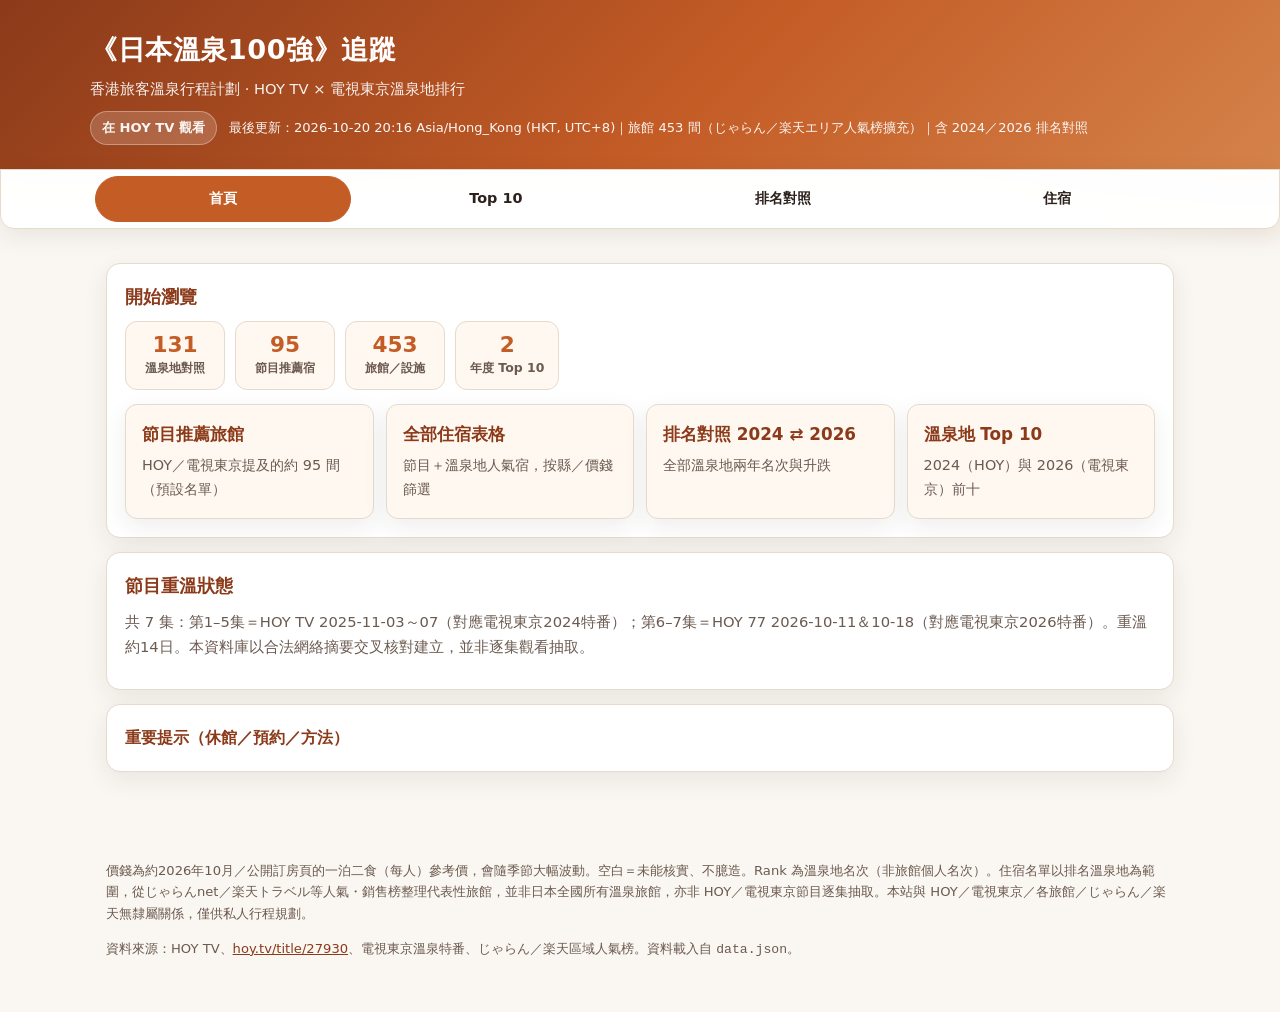
==== index.html @ 14359786 "Fix hotels page empty table: paginate, cache-bust, error surfacing - Paginate hotels table (50/page)" ====
<!DOCTYPE html>
<html lang="zh-Hant">
<head>
  <meta charset="utf-8" />
  <meta name="viewport" content="width=device-width, initial-scale=1" />
  <title>《日本溫泉100強》追蹤 — Philip 行程計劃</title>
  <meta name="description" content="HOY TV《日本溫泉100強》溫泉地排名對照與代表性旅館：繁中介紹、參考價錢與訂房連結。" />
  <link rel="stylesheet" href="styles.css?v=20261020b" />
</head>
<body data-page="home">
  <header class="app-header">
    <div class="wrap">
      <h1>《日本溫泉100強》追蹤</h1>
      <p class="sub">香港旅客溫泉行程計劃 · HOY TV × 電視東京溫泉地排行</p>
      <div class="meta-row">
        <a class="hoy" id="hoy-link" href="https://hoy.tv/title/27930" target="_blank" rel="noopener">在 HOY TV 觀看</a>
        <span id="updated">最後更新：—</span>
      </div>
    </div>
  </header>

  <nav class="site-nav sticky-nav" aria-label="主要頁面">
    <a href="index.html" class="site-nav-link is-active" aria-current="page">首頁</a>
    <a href="ranks.html" class="site-nav-link">Top 10</a>
    <a href="compare.html" class="site-nav-link">排名對照</a>
    <a href="hotels.html" class="site-nav-link">住宿</a>
  </nav>

  <main>
    <section class="panel home-hero">
      <h2>開始瀏覽</h2>
      <div class="count-row" id="home-counts">
        <div class="count-pill"><strong id="home-compare-count">—</strong><span>溫泉地對照</span></div>
        <div class="count-pill"><strong id="home-show-count">—</strong><span>節目推薦宿</span></div>
        <div class="count-pill"><strong id="home-hotel-count">—</strong><span>旅館／設施</span></div>
        <div class="count-pill"><strong>2</strong><span>年度 Top 10</span></div>
      </div>
      <div class="home-cards">
        <a class="home-card" href="hotels.html?list=show">
          <strong>節目推薦旅館</strong>
          <span>HOY／電視東京提及的約 95 間（預設名單）</span>
        </a>
        <a class="home-card" href="hotels.html?list=all">
          <strong>全部住宿表格</strong>
          <span>節目＋溫泉地人氣宿，按縣／價錢篩選</span>
        </a>
        <a class="home-card" href="compare.html">
          <strong>排名對照 2024 ⇄ 2026</strong>
          <span>全部溫泉地兩年名次與升跌</span>
        </a>
        <a class="home-card" href="ranks.html">
          <strong>溫泉地 Top 10</strong>
          <span>2024（HOY）與 2026（電視東京）前十</span>
        </a>
      </div>
    </section>

    <section class="panel">
      <h2>節目重溫狀態</h2>
      <p id="ep-note" class="lede"></p>
    </section>

    <details class="alerts-accordion panel" id="alerts-wrap">
      <summary>重要提示（休館／預約／方法）</summary>
      <section id="alerts" aria-label="重要提示"></section>
      <div id="source-banner" class="banner warn hidden" role="status"></div>
    </details>
  </main>

  <footer>
    <p id="disclaimer"></p>
    <p>資料來源：HOY TV、<a href="https://hoy.tv/title/27930">hoy.tv/title/27930</a>、電視東京溫泉特番、じゃらん／楽天區域人氣榜。資料載入自 <code>data.json</code>。</p>
  </footer>

  <script src="app.js?v=20261020b"></script>
</body>
</html>
---- styles.css ----
:root {
  --bg: #faf6f1;
  --bg2: #f3ebe3;
  --card: #ffffff;
  --ink: #2c211c;
  --muted: #6b5a50;
  --accent: #c45c26;
  --accent2: #8b3a1a;
  --cream: #fff8f0;
  --ok: #2f6f4e;
  --warn: #9a6b00;
  --danger: #a33b2a;
  --info: #2c5f7a;
  --border: #e6d9ce;
  --shadow: 0 8px 24px rgba(44, 33, 28, 0.08);
  --radius: 14px;
  --nav-h: 52px;
  --font: "PingFang HK", "PingFang TC", "Noto Sans TC", "Microsoft JhengHei",
          "Hiragino Sans GB", "Segoe UI", system-ui, sans-serif;
}
* { box-sizing: border-box; }
html { scroll-behavior: smooth; }
body {
  margin: 0;
  font-family: var(--font);
  color: var(--ink);
  background:
    radial-gradient(1200px 600px at 10% -10%, #f0d7c4 0%, transparent 55%),
    radial-gradient(900px 500px at 100% 0%, #e8c9b0 0%, transparent 50%),
    var(--bg);
  line-height: 1.65;
}
a { color: var(--accent2); }

/* Header */
header.app-header {
  background: linear-gradient(135deg, #8b3a1a 0%, #c45c26 55%, #d4824a 100%);
  color: #fff;
  padding: 28px 20px 24px;
  box-shadow: var(--shadow);
}
header.app-header.compact {
  padding: 12px 16px;
}
header .wrap { max-width: 1100px; margin: 0 auto; }
header .header-bar {
  display: flex; flex-wrap: wrap; align-items: center;
  justify-content: space-between; gap: 10px;
}
header h1 {
  margin: 0 0 4px;
  font-size: clamp(1.15rem, 2.6vw, 1.7rem);
  letter-spacing: 0.02em;
  font-weight: 700;
}
header.compact h1 { margin: 0; font-size: 1.1rem; }
header .sub { opacity: 0.92; font-size: 0.92rem; margin: 0 0 10px; }
header.compact .sub { margin: 2px 0 0; font-size: 0.82rem; opacity: 0.9; }
header .meta-row {
  display: flex; flex-wrap: wrap; gap: 8px 12px;
  font-size: 0.82rem; opacity: 0.95; align-items: center;
}
header a.hoy {
  display: inline-flex; align-items: center; gap: 6px;
  background: rgba(255,255,255,0.18);
  border: 1px solid rgba(255,255,255,0.35);
  color: #fff; text-decoration: none;
  padding: 5px 11px; border-radius: 999px;
  font-weight: 600; white-space: nowrap;
}
header a.hoy:hover { background: rgba(255,255,255,0.28); }
.updated-short { max-width: 42vw; overflow: hidden; text-overflow: ellipsis; white-space: nowrap; }

main { max-width: 1100px; margin: 0 auto; padding: 16px 16px 60px; }
.page-compact main { padding-top: 12px; }

.banner {
  border-radius: var(--radius);
  padding: 12px 14px;
  margin: 0 0 10px;
  border: 1px solid var(--border);
  background: var(--cream);
  font-size: 0.92rem;
}
.banner.danger { border-color: #e2b4ac; background: #fff1ee; color: var(--danger); }
.banner.warn { border-color: #e6d3a0; background: #fff8e8; color: var(--warn); }
.banner.info { border-color: #b7d0dc; background: #eef6fa; color: var(--info); }

.panel {
  background: var(--card);
  border: 1px solid var(--border);
  border-radius: var(--radius);
  box-shadow: var(--shadow);
  padding: 18px;
  margin: 14px 0;
}
.panel h2 {
  margin: 0 0 10px;
  font-size: 1.12rem;
  color: var(--accent2);
}
.panel-head {
  display: flex; flex-wrap: wrap; align-items: center;
  justify-content: space-between; gap: 10px; margin-bottom: 6px;
}
.panel-head h2 { margin: 0; }
.lede { margin: 0 0 12px; color: var(--muted); font-size: 0.92rem; }

.tabs { display: flex; gap: 8px; margin-bottom: 12px; flex-wrap: wrap; }
.tab-btn, .view-btn {
  border: 1px solid var(--border);
  background: var(--bg2);
  color: var(--ink);
  border-radius: 999px;
  padding: 7px 14px;
  cursor: pointer;
  font: inherit;
  font-weight: 600;
}
.tab-btn.active, .view-btn.is-active {
  background: var(--accent);
  border-color: var(--accent);
  color: #fff;
}
.view-toggle { display: flex; gap: 6px; }

.rank-grid {
  display: grid;
  grid-template-columns: repeat(auto-fill, minmax(180px, 1fr));
  gap: 10px;
}
.rank-item {
  background: var(--cream);
  border: 1px solid var(--border);
  border-radius: 12px;
  padding: 10px 12px;
}
.rank-item .n { font-weight: 800; color: var(--accent); font-size: 1.1rem; }
.rank-item .a { font-weight: 600; }
.rank-item .p { color: var(--muted); font-size: 0.85rem; }

/* Filters */
.filters {
  display: grid;
  grid-template-columns: 1.4fr 1fr 1fr auto;
  gap: 10px;
  align-items: end;
}
.filters-hotels {
  grid-template-columns: 1.2fr 1.1fr 0.85fr 0.9fr 1fr auto;
}
.filters-compare { grid-template-columns: 1fr 1.2fr 1fr; }
.sticky-filters {
  position: sticky;
  top: calc(var(--nav-h) + 6px);
  z-index: 30;
  background: rgba(255,255,255,0.96);
  backdrop-filter: blur(8px);
  padding: 10px;
  margin: 0 -4px 8px;
  border: 1px solid var(--border);
  border-radius: 12px;
  box-shadow: 0 4px 14px rgba(44,33,28,0.06);
}
@media (max-width: 900px) {
  .filters, .filters-hotels, .filters-compare { grid-template-columns: 1fr 1fr; }
  .sticky-filters { top: calc(var(--nav-h) + 4px); }
}
@media (max-width: 520px) {
  .filters, .filters-hotels, .filters-compare { grid-template-columns: 1fr; }
}
label.f {
  display: flex; flex-direction: column; gap: 4px;
  font-size: 0.78rem; color: var(--muted); font-weight: 600;
}
input, select {
  font: inherit;
  padding: 9px 11px;
  border-radius: 10px;
  border: 1px solid var(--border);
  background: #fff;
  color: var(--ink);
  min-height: 42px;
}
button.reset {
  font: inherit; font-weight: 600;
  padding: 9px 14px;
  border-radius: 10px;
  border: 1px solid var(--border);
  background: var(--bg2);
  cursor: pointer;
  min-height: 42px;
}
.stats { color: var(--muted); font-size: 0.9rem; margin: 8px 0 0; }

/* Cards (optional) */
.cards {
  display: grid;
  grid-template-columns: 1fr;
  gap: 14px;
  margin-top: 14px;
}
.card {
  background: var(--card);
  border: 1px solid var(--border);
  border-radius: var(--radius);
  box-shadow: var(--shadow);
  padding: 16px 16px 14px;
  display: grid;
  grid-template-columns: 78px 1fr;
  gap: 12px 14px;
}
.card .rank-badge {
  width: 78px; min-height: 78px; height: auto; padding: 8px 4px;
  border-radius: 16px;
  background: linear-gradient(160deg, var(--accent), var(--accent2));
  color: #fff;
  display: flex; flex-direction: column;
  align-items: center; justify-content: center;
  font-weight: 800; line-height: 1.1; font-size: 0.95rem;
}
.card .rank-line { font-size: 0.72rem; font-weight: 700; opacity: 0.95; white-space: nowrap; }
.card h3 { margin: 0 0 2px; font-size: 1.05rem; }
.card .jp { color: var(--muted); font-size: 0.88rem; margin-bottom: 6px; }
.card .area {
  display: inline-block; background: var(--bg2); border-radius: 999px;
  padding: 2px 10px; font-size: 0.8rem; font-weight: 600; margin-bottom: 8px;
}
.card .desc { font-size: 0.93rem; margin: 0 0 8px; }
.card .meta {
  display: flex; flex-wrap: wrap; gap: 8px;
  font-size: 0.82rem; color: var(--muted); margin-bottom: 8px;
}
.card .rank-pair {
  margin: 6px 0 8px; font-size: 0.88rem; font-weight: 700; color: var(--accent2);
}
.chip {
  background: var(--cream);
  border: 1px solid var(--border);
  border-radius: 999px;
  padding: 2px 8px;
}
.chip.price { color: var(--accent2); font-weight: 700; border-color: #e2c0ad; }
.chip.alert-closed { background: #fff1ee; color: var(--danger); border-color: #e2b4ac; font-weight: 700; }
.chip.alert-phone { background: #fff8e8; color: var(--warn); border-color: #e6d3a0; font-weight: 700; }
.chip.alert-rebrand { background: #eef6fa; color: var(--info); border-color: #b7d0dc; font-weight: 700; }
.chip-up { background: #e8f6ee; color: var(--ok); border-color: #b7dcc5; font-weight: 800; }
.chip-down { background: #fff1ee; color: var(--danger); border-color: #e2b4ac; font-weight: 800; }
.links { display: flex; flex-wrap: wrap; gap: 8px; }
.links a {
  text-decoration: none; font-size: 0.82rem; font-weight: 600;
  padding: 5px 10px; border-radius: 8px;
  background: var(--bg2); border: 1px solid var(--border); color: var(--accent2);
}
.links a:hover { background: #f0ddd0; }
.links a.disabled { opacity: 0.35; pointer-events: none; }
.hl { font-size: 0.85rem; color: var(--muted); margin: 0 0 8px; }

footer {
  max-width: 1100px; margin: 0 auto; padding: 0 16px 40px;
  color: var(--muted); font-size: 0.82rem;
}
.hidden { display: none !important; }

/* Sticky site nav */
.site-nav {
  display: flex;
  flex-wrap: nowrap;
  gap: 4px;
  max-width: 1100px;
  margin: 10px auto 4px;
  padding: 4px;
  background: var(--card);
  border: 1px solid var(--border);
  border-radius: 999px;
  box-shadow: var(--shadow);
  overflow-x: auto;
  -webkit-overflow-scrolling: touch;
  scrollbar-width: none;
}
.site-nav::-webkit-scrollbar { display: none; }
.sticky-nav {
  position: sticky;
  top: 0;
  z-index: 50;
  margin-top: 0;
  border-radius: 0 0 14px 14px;
  max-width: none;
  width: 100%;
  padding: 6px max(12px, calc((100% - 1100px) / 2 + 4px));
  background: rgba(255,255,255,0.95);
  backdrop-filter: blur(10px);
  min-height: var(--nav-h);
  align-items: center;
}
.site-nav-link {
  flex: 1 1 auto;
  min-width: 72px;
  border: 1px solid transparent;
  background: transparent;
  color: var(--ink);
  border-radius: 999px;
  padding: 10px 12px;
  font: inherit;
  font-weight: 700;
  font-size: 0.9rem;
  text-align: center;
  text-decoration: none;
  white-space: nowrap;
}
.site-nav-link:hover { background: var(--bg2); }
.site-nav-link.is-active,
.site-nav-link[aria-current="page"] {
  background: var(--accent);
  border-color: var(--accent);
  color: #fff;
}

/* Home */
.count-row {
  display: flex; flex-wrap: wrap; gap: 10px; margin: 0 0 14px;
}
.count-pill {
  display: flex; flex-direction: column; align-items: center;
  min-width: 100px; padding: 10px 14px;
  background: var(--cream); border: 1px solid var(--border); border-radius: 12px;
}
.count-pill strong { font-size: 1.35rem; color: var(--accent); line-height: 1.2; }
.count-pill span { font-size: 0.78rem; color: var(--muted); font-weight: 600; }
.home-cards {
  display: grid;
  grid-template-columns: repeat(auto-fit, minmax(220px, 1fr));
  gap: 12px;
}
.home-card {
  display: flex; flex-direction: column; gap: 6px;
  padding: 16px; border-radius: 12px;
  border: 1px solid var(--border); background: var(--cream);
  text-decoration: none; color: var(--ink); box-shadow: var(--shadow);
  transition: transform 0.12s ease, border-color 0.12s ease;
  min-height: 96px;
}
.home-card:hover { border-color: var(--accent); transform: translateY(-2px); }
.home-card strong { color: var(--accent2); font-size: 1.05rem; }
.home-card span { color: var(--muted); font-size: 0.9rem; }
.alerts-accordion summary {
  cursor: pointer; font-weight: 700; color: var(--accent2);
  list-style: none; padding: 2px 0;
}
.alerts-accordion summary::-webkit-details-marker { display: none; }
.alerts-accordion[open] summary { margin-bottom: 10px; }
.alerts-accordion #alerts { margin-top: 4px; }

/* Compare + Hotels tables */
.compare-wrap, .hotels-table-wrap, .table-wrap {
  overflow: auto;
  max-height: min(72vh, 720px);
  margin-top: 10px;
  border: 1px solid var(--border);
  border-radius: 12px;
  -webkit-overflow-scrolling: touch;
}
.compare-table, .hotels-table {
  width: 100%;
  border-collapse: collapse;
  font-size: 0.9rem;
}
.compare-table { min-width: 560px; }
.hotels-table { min-width: 860px; }
.compare-table th, .compare-table td,
.hotels-table th, .hotels-table td {
  padding: 8px 10px;
  border-bottom: 1px solid var(--border);
  text-align: left;
  vertical-align: top;
}
.compare-table th, .hotels-table th {
  background: var(--bg2);
  position: sticky; top: 0; z-index: 2;
  font-size: 0.78rem; color: var(--muted); font-weight: 700;
}
.compare-table tr:hover td, .hotels-table tr:hover td { background: var(--cream); }
.compare-table .rk, .hotels-table .rk {
  font-weight: 800; color: var(--accent); white-space: nowrap; width: 3.6rem;
}
.compare-table .area-cn, .hotels-table .area-cn { font-weight: 600; }
.compare-table .area-jp, .hotels-table .area-jp,
.hotels-table .prop-jp { color: var(--muted); font-size: 0.8rem; }
.hotels-table .prop-cn { font-weight: 600; }
.hotels-table .price { font-weight: 700; color: var(--accent2); white-space: nowrap; }
.hotels-table .book-links { display: flex; flex-wrap: wrap; gap: 4px; }
.hotels-table .book-links a {
  text-decoration: none; font-size: 0.72rem; font-weight: 700;
  padding: 3px 7px; border-radius: 6px;
  background: var(--bg2); border: 1px solid var(--border); color: var(--accent2);
  white-space: nowrap;
}
.hotels-table .book-links a:hover { background: #f0ddd0; }
.hotels-table .book-links span.muted {
  font-size: 0.72rem; color: var(--muted);
}
.change-pill {
  display: inline-block; font-weight: 800; font-size: 0.82rem;
  padding: 2px 8px; border-radius: 999px;
  border: 1px solid var(--border); background: var(--cream);
}
.change-pill.up { background: #e8f6ee; color: var(--ok); border-color: #b7dcc5; }
.change-pill.down { background: #fff1ee; color: var(--danger); border-color: #e2b4ac; }
.change-pill.new { background: #eef6fa; color: var(--info); border-color: #b7d0dc; }
.change-pill.dropped { background: #f3f0ee; color: var(--muted); }
.change-pill.same { background: var(--bg2); color: var(--muted); }

@media (max-width: 600px) {
  .sticky-nav { padding-left: 8px; padding-right: 8px; }
  .site-nav-link { padding: 10px 10px; font-size: 0.85rem; min-width: 64px; }
  header.compact .updated-short { display: none; }
}


/* List tabs (show / area / all) */
.list-tabs {
  display: flex;
  flex-wrap: wrap;
  gap: 8px;
  margin: 10px 0 12px;
}
.list-tab {
  appearance: none;
  border: 1px solid var(--border);
  background: var(--bg2);
  color: var(--text);
  font-weight: 700;
  font-size: 0.88rem;
  padding: 8px 14px;
  border-radius: 999px;
  cursor: pointer;
}
.list-tab:hover { background: var(--cream); }
.list-tab.is-active {
  background: var(--accent2);
  border-color: var(--accent2);
  color: #fff;
}

/* Pagination */
.pager {
  display: flex;
  align-items: center;
  justify-content: center;
  gap: 12px;
  margin: 10px 0;
  flex-wrap: wrap;
}
.pager-btn {
  appearance: none;
  border: 1px solid var(--border);
  background: var(--bg2);
  color: var(--text);
  font-weight: 700;
  font-size: 0.85rem;
  padding: 8px 14px;
  border-radius: 10px;
  cursor: pointer;
}
.pager-btn:hover:not(:disabled) { background: var(--cream); }
.pager-btn:disabled {
  opacity: 0.45;
  cursor: not-allowed;
}
.pager-info {
  font-size: 0.88rem;
  font-weight: 600;
  color: var(--muted);
  min-width: 9rem;
  text-align: center;
}

.banner.danger {
  margin: 12px auto;
  max-width: 1100px;
  padding: 10px 14px;
}
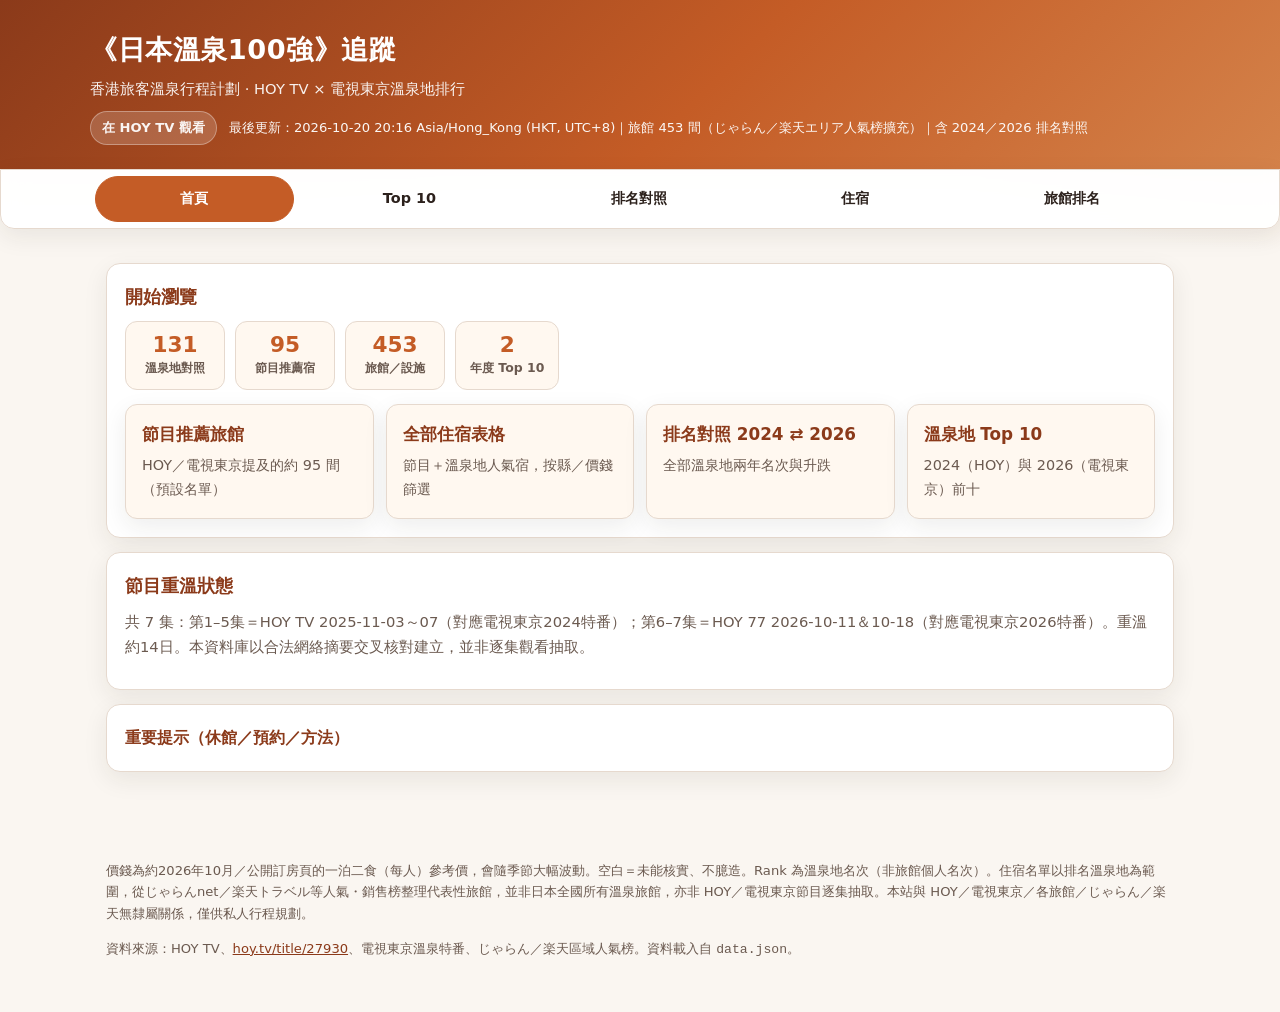
==== commit 95b34833: "Add 旅館排名 nav link to existing pages" ====
--- a/index.html
+++ b/index.html
@@ -5,7 +5,7 @@
   <meta name="viewport" content="width=device-width, initial-scale=1" />
   <title>《日本溫泉100強》追蹤 — Philip 行程計劃</title>
   <meta name="description" content="HOY TV《日本溫泉100強》溫泉地排名對照與代表性旅館：繁中介紹、參考價錢與訂房連結。" />
-  <link rel="stylesheet" href="styles.css?v=20261020b" />
+  <link rel="stylesheet" href="styles.css?v=20261020c" />
 </head>
 <body data-page="home">
   <header class="app-header">
@@ -24,6 +24,7 @@
     <a href="ranks.html" class="site-nav-link">Top 10</a>
     <a href="compare.html" class="site-nav-link">排名對照</a>
     <a href="hotels.html" class="site-nav-link">住宿</a>
+    <a href="hotel-ranks.html" class="site-nav-link">旅館排名</a>
   </nav>
 
   <main>
@@ -72,6 +73,6 @@
     <p>資料來源：HOY TV、<a href="https://hoy.tv/title/27930">hoy.tv/title/27930</a>、電視東京溫泉特番、じゃらん／楽天區域人氣榜。資料載入自 <code>data.json</code>。</p>
   </footer>
 
-  <script src="app.js?v=20261020b"></script>
+  <script src="app.js?v=20261020c"></script>
 </body>
 </html>
--- a/styles.css
+++ b/styles.css
@@ -150,24 +150,113 @@
   grid-template-columns: 1.2fr 1.1fr 0.85fr 0.9fr 1fr auto;
 }
 .filters-compare { grid-template-columns: 1fr 1.2fr 1fr; }
-.sticky-filters {
-  position: sticky;
-  top: calc(var(--nav-h) + 6px);
-  z-index: 30;
+
+/* Collapsible filter drawer (collapsed on mobile, open on desktop) */
+.filter-drawer {
+  margin: 0 0 8px;
+  border: 1px solid var(--border);
+  border-radius: 12px;
   background: rgba(255,255,255,0.96);
   backdrop-filter: blur(8px);
-  padding: 10px;
-  margin: 0 -4px 8px;
-  border: 1px solid var(--border);
-  border-radius: 12px;
   box-shadow: 0 4px 14px rgba(44,33,28,0.06);
-}
-@media (max-width: 900px) {
+  overflow: hidden;
+}
+.filter-drawer-summary {
+  list-style: none;
+  cursor: pointer;
+  display: flex;
+  align-items: center;
+  gap: 8px;
+  padding: 10px 12px;
+  font-weight: 700;
+  font-size: 0.92rem;
+  color: var(--accent2);
+  user-select: none;
+  min-height: 44px;
+}
+.filter-drawer-summary::-webkit-details-marker { display: none; }
+.filter-drawer-title { flex: 0 0 auto; }
+.filter-drawer-hint {
+  flex: 1 1 auto;
+  font-weight: 600;
+  font-size: 0.8rem;
+  color: var(--muted);
+  overflow: hidden;
+  text-overflow: ellipsis;
+  white-space: nowrap;
+}
+.filter-drawer-chevron {
+  margin-left: auto;
+  width: 0.55em;
+  height: 0.55em;
+  border-right: 2px solid var(--accent2);
+  border-bottom: 2px solid var(--accent2);
+  transform: rotate(45deg);
+  transition: transform 0.15s ease;
+  flex: 0 0 auto;
+}
+.filter-drawer[open] > .filter-drawer-summary .filter-drawer-chevron {
+  transform: rotate(-135deg);
+  margin-top: 4px;
+}
+.filter-drawer .filters {
+  padding: 0 10px 10px;
+  border: 0;
+  box-shadow: none;
+  background: transparent;
+  margin: 0;
+}
+
+/* Desktop: always show filters (override details closed state); sticky compact row */
+@media (min-width: 701px) {
+  .filter-drawer {
+    position: sticky;
+    top: calc(var(--nav-h) + 6px);
+    z-index: 30;
+  }
+  .filter-drawer-summary {
+    display: none; /* filters always visible; no need for collapse chrome */
+  }
+  /* Force filter grid visible even when <details> lacks open */
+  .filter-drawer > .filters {
+    display: grid;
+    padding: 10px;
+  }
+}
+@media (max-width: 900px) and (min-width: 701px) {
   .filters, .filters-hotels, .filters-compare { grid-template-columns: 1fr 1fr; }
-  .sticky-filters { top: calc(var(--nav-h) + 4px); }
-}
-@media (max-width: 520px) {
+}
+@media (max-width: 700px) {
+  /* Mobile: collapsed by default (JS sets open=false); only sticky the summary when closed */
+  .filter-drawer:not([open]) {
+    position: sticky;
+    top: calc(var(--nav-h) + 4px);
+    z-index: 30;
+  }
+  .filter-drawer[open] {
+    position: static; /* never sticky an open half-screen stack */
+  }
   .filters, .filters-hotels, .filters-compare { grid-template-columns: 1fr; }
+  .lede-hide-mobile { display: none !important; }
+  .list-tabs {
+    flex-wrap: nowrap;
+    overflow-x: auto;
+    -webkit-overflow-scrolling: touch;
+    scrollbar-width: none;
+    margin: 8px 0 10px;
+    gap: 6px;
+  }
+  .list-tabs::-webkit-scrollbar { display: none; }
+  .list-tab {
+    flex: 0 0 auto;
+    padding: 7px 12px;
+    font-size: 0.82rem;
+  }
+  .panel-hotels .panel-head h2 { font-size: 1rem; }
+  .panel-hotels { padding: 12px; }
+  .compare-wrap, .hotels-table-wrap, .table-wrap {
+    max-height: min(78vh, 720px);
+  }
 }
 label.f {
   display: flex; flex-direction: column; gap: 4px;
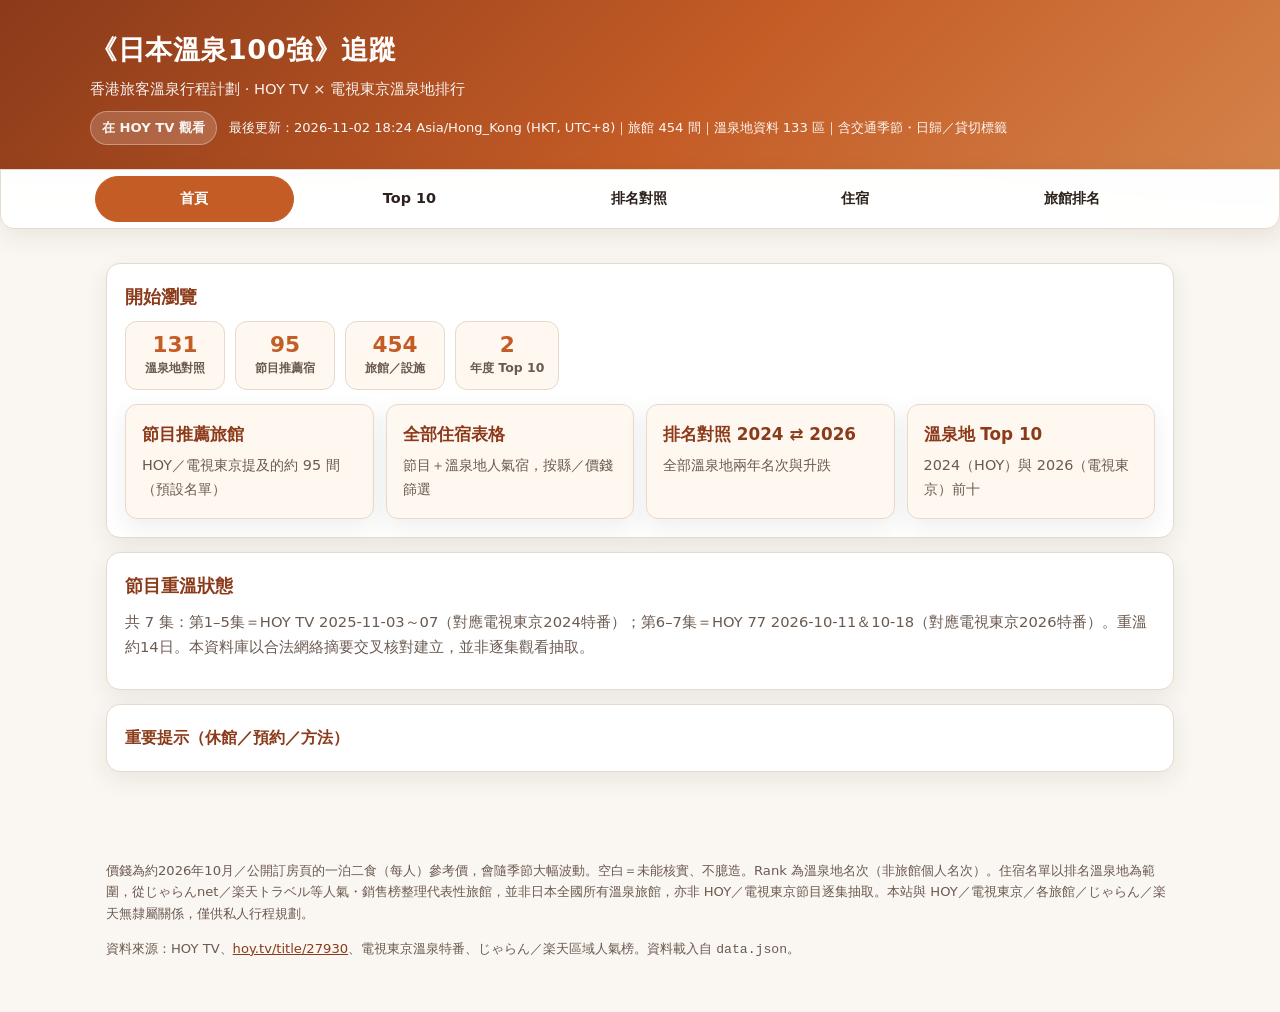
==== commit 170abd6a: "Enrich tracker with area access tips, region filter, and bath flags Keep all existing content; add a" ====
--- a/index.html
+++ b/index.html
@@ -5,7 +5,7 @@
   <meta name="viewport" content="width=device-width, initial-scale=1" />
   <title>《日本溫泉100強》追蹤 — Philip 行程計劃</title>
   <meta name="description" content="HOY TV《日本溫泉100強》溫泉地排名對照與代表性旅館：繁中介紹、參考價錢與訂房連結。" />
-  <link rel="stylesheet" href="styles.css?v=20261020c" />
+  <link rel="stylesheet" href="styles.css?v=20261102a" />
 </head>
 <body data-page="home">
   <header class="app-header">
@@ -73,6 +73,6 @@
     <p>資料來源：HOY TV、<a href="https://hoy.tv/title/27930">hoy.tv/title/27930</a>、電視東京溫泉特番、じゃらん／楽天區域人氣榜。資料載入自 <code>data.json</code>。</p>
   </footer>
 
-  <script src="app.js?v=20261020c"></script>
+  <script src="app.js?v=20261102a"></script>
 </body>
 </html>
--- a/styles.css
+++ b/styles.css
@@ -569,3 +569,40 @@
   max-width: 1100px;
   padding: 10px 14px;
 }
+
+/* Enrichment chips / HK access */
+.hk-access {
+  margin-top: 4px;
+  font-size: 0.78rem;
+  color: var(--info);
+  line-height: 1.4;
+  word-break: break-word;
+}
+.area-tip {
+  margin-top: 4px;
+  font-size: 0.78rem;
+  color: var(--muted);
+  line-height: 1.4;
+}
+.chip-day {
+  background: #e8f4ee;
+  color: var(--ok);
+  border: 1px solid #c5dfd0;
+}
+.chip-priv {
+  background: #f3e8f8;
+  color: #6b3d7a;
+  border: 1px solid #e0cce8;
+}
+.chip-region {
+  background: #eef3f8;
+  color: var(--info);
+  border: 1px solid #c9d7e4;
+}
+.hotels-table .hk-access {
+  max-width: 220px;
+}
+@media (max-width: 700px) {
+  .filters-hotels .f { min-width: 0; }
+  .hk-access, .area-tip { font-size: 0.74rem; }
+}
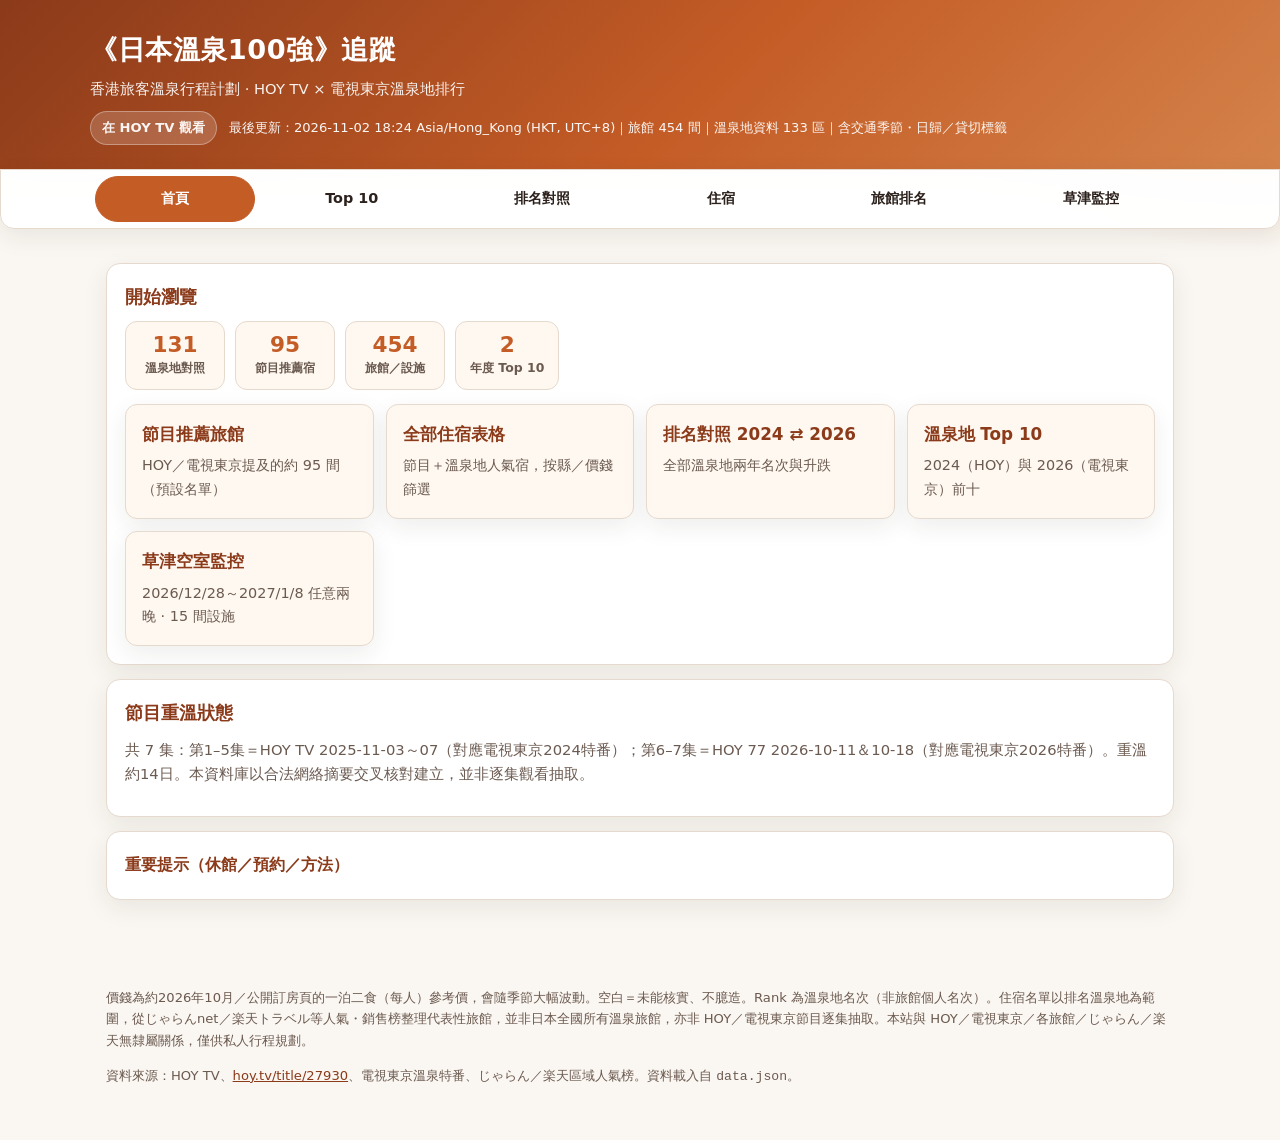
==== commit 2dfc46c1: "Add Kusatsu room watch page for Dec 28–Jan 8 (2 nights) New kusatsu-watch matrix for 15 facilities a" ====
--- a/index.html
+++ b/index.html
@@ -5,7 +5,7 @@
   <meta name="viewport" content="width=device-width, initial-scale=1" />
   <title>《日本溫泉100強》追蹤 — Philip 行程計劃</title>
   <meta name="description" content="HOY TV《日本溫泉100強》溫泉地排名對照與代表性旅館：繁中介紹、參考價錢與訂房連結。" />
-  <link rel="stylesheet" href="styles.css?v=20261102a" />
+  <link rel="stylesheet" href="styles.css?v=20261102c" />
 </head>
 <body data-page="home">
   <header class="app-header">
@@ -25,6 +25,7 @@
     <a href="compare.html" class="site-nav-link">排名對照</a>
     <a href="hotels.html" class="site-nav-link">住宿</a>
     <a href="hotel-ranks.html" class="site-nav-link">旅館排名</a>
+    <a href="kusatsu-watch.html" class="site-nav-link">草津監控</a>
   </nav>
 
   <main>
@@ -53,6 +54,10 @@
           <strong>溫泉地 Top 10</strong>
           <span>2024（HOY）與 2026（電視東京）前十</span>
         </a>
+        <a class="home-card" href="kusatsu-watch.html">
+          <strong>草津空室監控</strong>
+          <span>2026/12/28～2027/1/8 任意兩晚 · 15 間設施</span>
+        </a>
       </div>
     </section>
 
@@ -73,6 +78,6 @@
     <p>資料來源：HOY TV、<a href="https://hoy.tv/title/27930">hoy.tv/title/27930</a>、電視東京溫泉特番、じゃらん／楽天區域人氣榜。資料載入自 <code>data.json</code>。</p>
   </footer>
 
-  <script src="app.js?v=20261102a"></script>
+  <script src="app.js?v=20261102c"></script>
 </body>
 </html>
--- a/styles.css
+++ b/styles.css
@@ -147,7 +147,13 @@
   align-items: end;
 }
 .filters-hotels {
-  grid-template-columns: 1.2fr 1.1fr 0.85fr 0.9fr 1fr auto;
+  /* keyword / area / region / pref / band / daybath / privbath / sort / reset */
+  grid-template-columns: repeat(auto-fill, minmax(132px, 1fr));
+  align-items: end;
+}
+.filters-hotels .reset {
+  align-self: end;
+  justify-self: start;
 }
 .filters-compare { grid-template-columns: 1fr 1.2fr 1fr; }
 
@@ -207,7 +213,8 @@
   margin: 0;
 }
 
-/* Desktop: always show filters (override details closed state); sticky compact row */
+/* Desktop: sticky filter bar; JS sets details[open] so filters render.
+   (Closed <details> hide non-summary children — CSS cannot override that.) */
 @media (min-width: 701px) {
   .filter-drawer {
     position: sticky;
@@ -215,9 +222,8 @@
     z-index: 30;
   }
   .filter-drawer-summary {
-    display: none; /* filters always visible; no need for collapse chrome */
-  }
-  /* Force filter grid visible even when <details> lacks open */
+    display: none; /* always open on desktop; no collapse chrome */
+  }
   .filter-drawer > .filters {
     display: grid;
     padding: 10px;
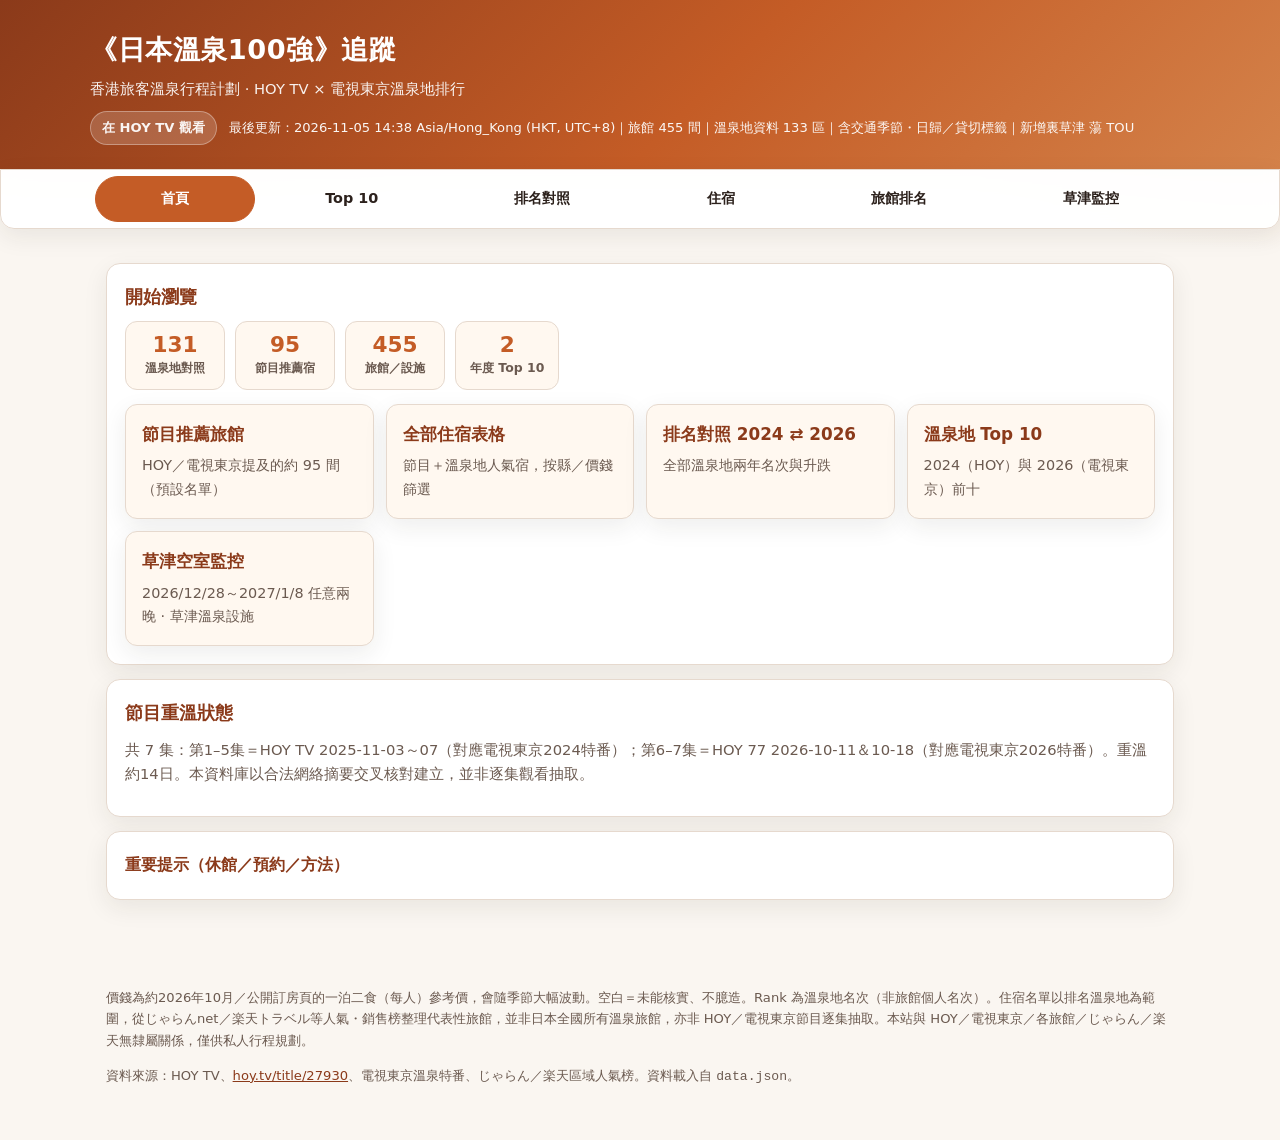
==== commit af613501: "Add 裏草津 蕩 TOU to hotels + Kusatsu Dec–Jan room watch New stay property (Jalan 392336 / Tripla bookin" ====
--- a/index.html
+++ b/index.html
@@ -5,7 +5,7 @@
   <meta name="viewport" content="width=device-width, initial-scale=1" />
   <title>《日本溫泉100強》追蹤 — Philip 行程計劃</title>
   <meta name="description" content="HOY TV《日本溫泉100強》溫泉地排名對照與代表性旅館：繁中介紹、參考價錢與訂房連結。" />
-  <link rel="stylesheet" href="styles.css?v=20261102c" />
+  <link rel="stylesheet" href="styles.css?v=20261105a" />
 </head>
 <body data-page="home">
   <header class="app-header">
@@ -56,7 +56,7 @@
         </a>
         <a class="home-card" href="kusatsu-watch.html">
           <strong>草津空室監控</strong>
-          <span>2026/12/28～2027/1/8 任意兩晚 · 15 間設施</span>
+          <span>2026/12/28～2027/1/8 任意兩晚 · 草津溫泉設施</span>
         </a>
       </div>
     </section>
@@ -78,6 +78,6 @@
     <p>資料來源：HOY TV、<a href="https://hoy.tv/title/27930">hoy.tv/title/27930</a>、電視東京溫泉特番、じゃらん／楽天區域人氣榜。資料載入自 <code>data.json</code>。</p>
   </footer>
 
-  <script src="app.js?v=20261102c"></script>
+  <script src="app.js?v=20261105a"></script>
 </body>
 </html>
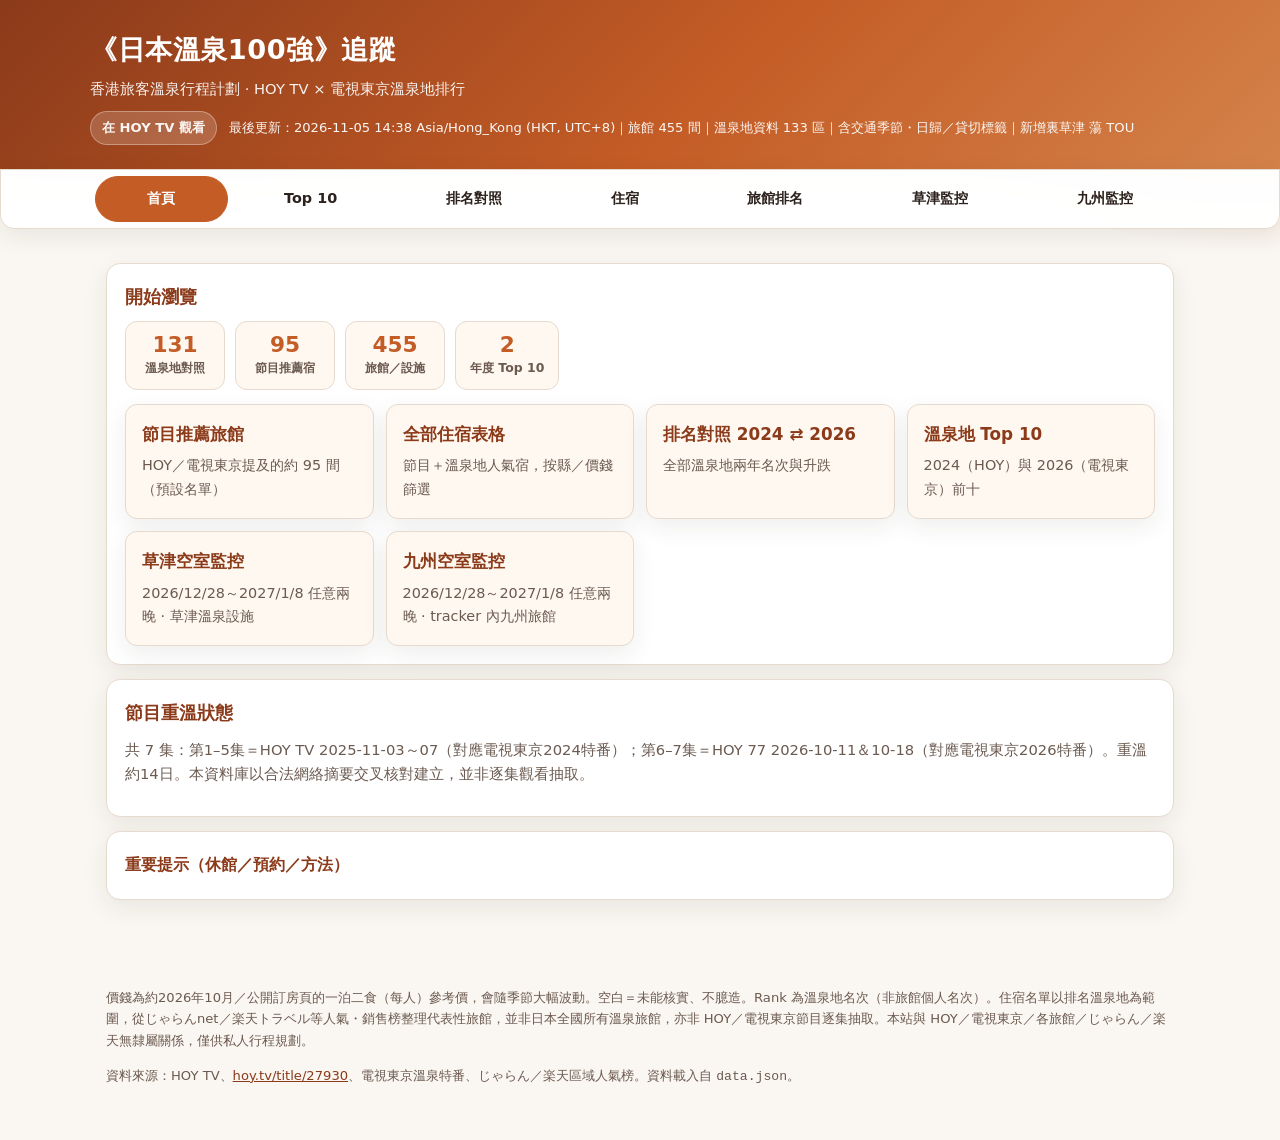
==== commit ecc058f2: "Add Kyushu room-watch page (2026-12-28 to 2027-01-08) Monitor all 69 Kyushu inns in the tracker for " ====
--- a/index.html
+++ b/index.html
@@ -26,6 +26,7 @@
     <a href="hotels.html" class="site-nav-link">住宿</a>
     <a href="hotel-ranks.html" class="site-nav-link">旅館排名</a>
     <a href="kusatsu-watch.html" class="site-nav-link">草津監控</a>
+    <a href="kyushu-watch.html" class="site-nav-link">九州監控</a>
   </nav>
 
   <main>
@@ -58,6 +59,10 @@
           <strong>草津空室監控</strong>
           <span>2026/12/28～2027/1/8 任意兩晚 · 草津溫泉設施</span>
         </a>
+        <a class="home-card" href="kyushu-watch.html">
+          <strong>九州空室監控</strong>
+          <span>2026/12/28～2027/1/8 任意兩晚 · tracker 內九州旅館</span>
+        </a>
       </div>
     </section>
 
